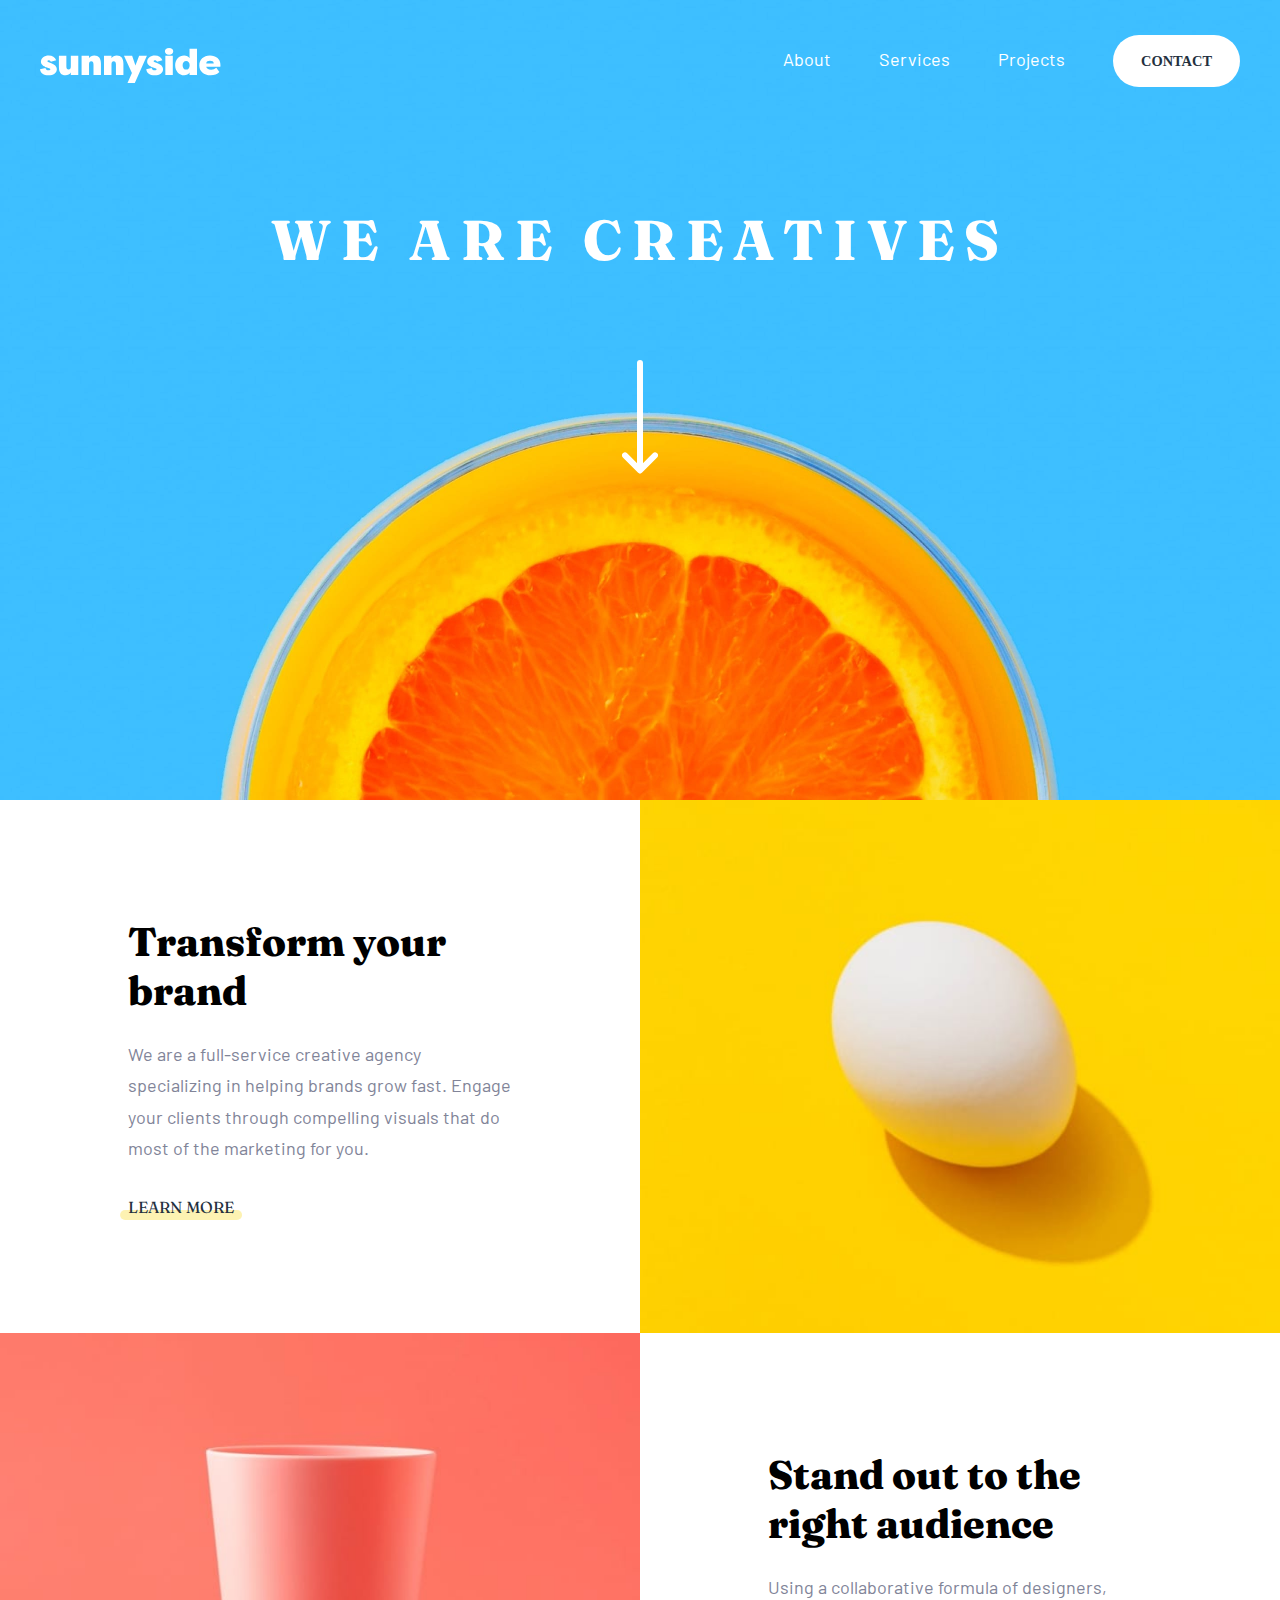
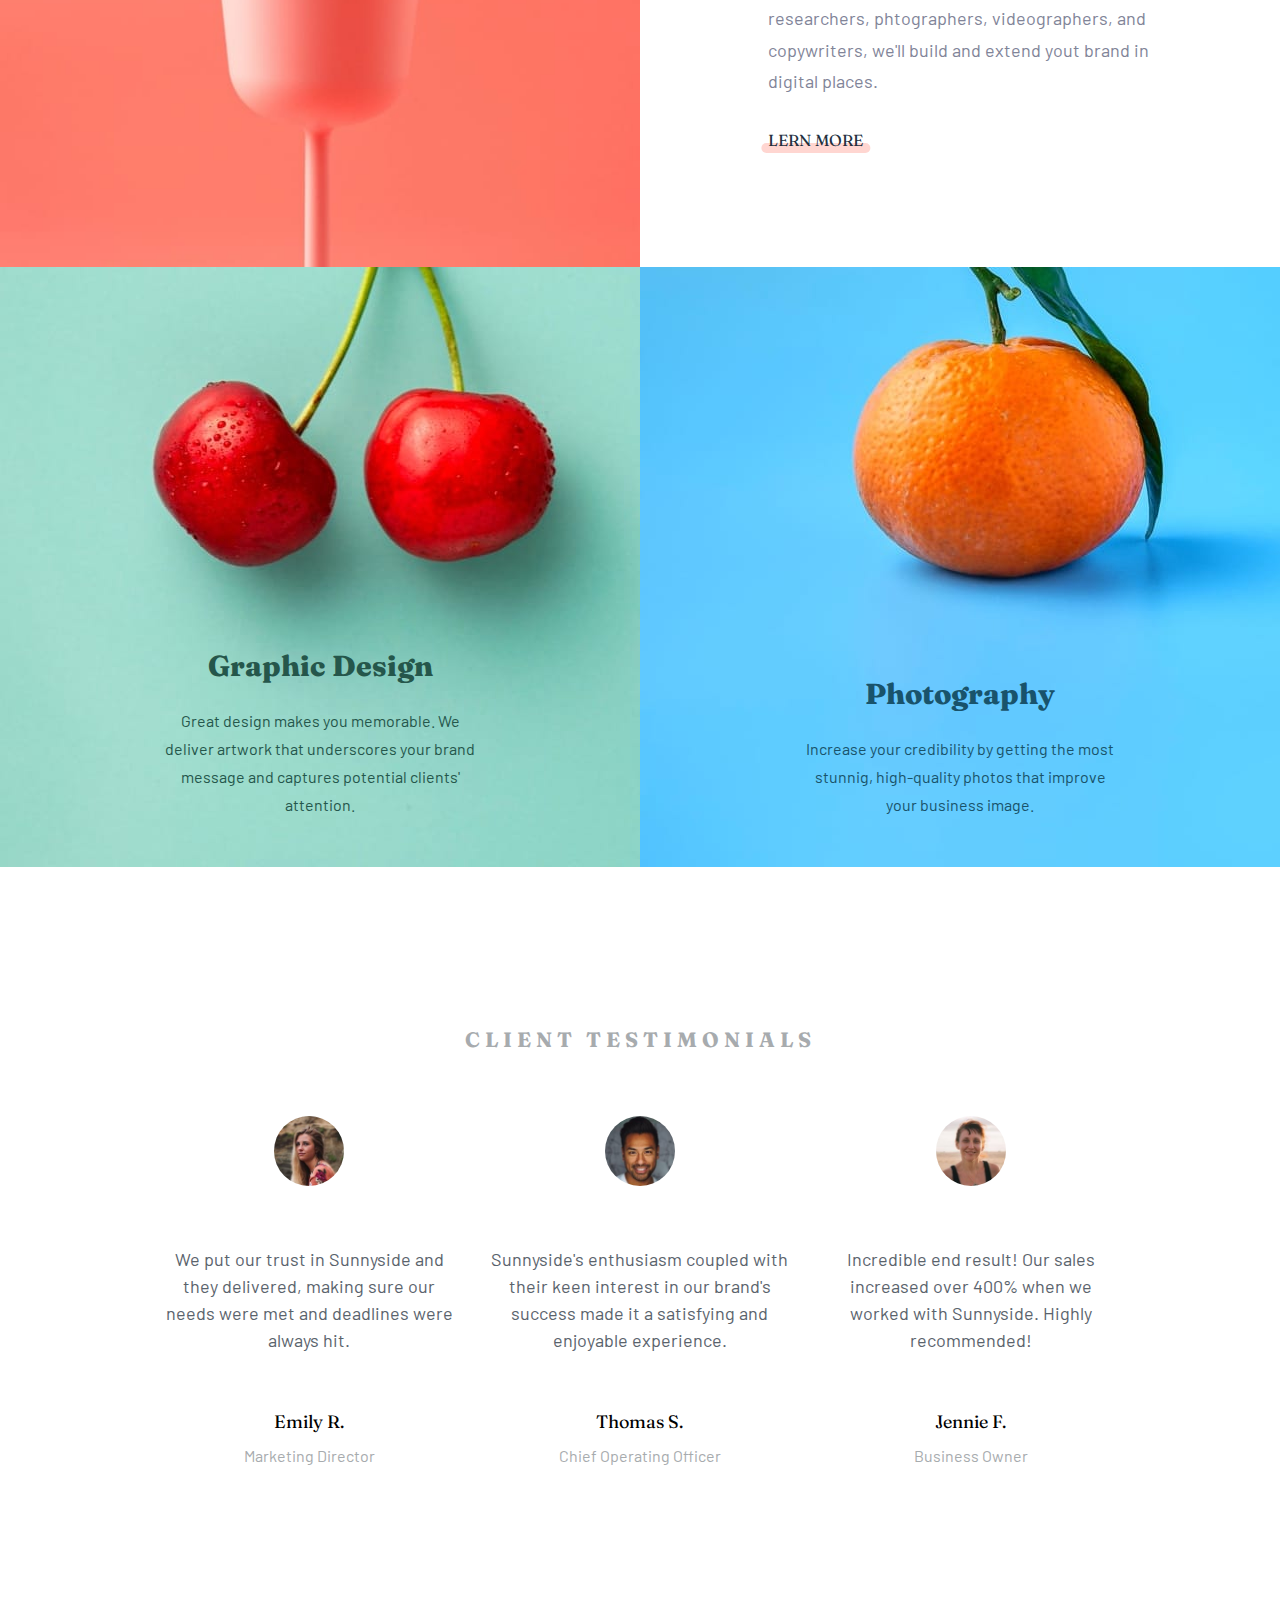
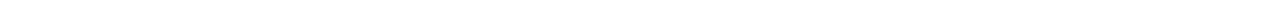
==== sunnysideLP/index.html @ 12575c88 "fix directory structure" ====
<!DOCTYPE html>
<html lang="en">
  <head>
    <meta charset="UTF-8" />
    <meta http-equiv="X-UA-Compatible" content="IE=edge" />
    <meta name="viewport" content="width=device-width, initial-scale=1.0" />
    <link rel="stylesheet" href="./styles/styles.css" />
    <title>Sunnyside</title>
  </head>
  <body>
    <section class="home">
      <header class="home-header">
        <div class="logo">
          <a href="index.html"
            ><img src="./assets/imgs/logo.svg" alt="Logo Sunnyside"
          /></a>
        </div>
        <nav>
          <ul>
            <li><a href="#">About</a></li>
            <li><a href="#">Services</a></li>
            <li><a href="#">Projects</a></li>
            <li><a class="contact-button">Contact</a></li>
          </ul>
        </nav>
      </header>

      <div class="title-home">
        <h1>We are creatives</h1>
        <a href="#services">
          <img src="./assets/imgs/icon-arrow-down.svg" alt="arrow down" />
        </a>
      </div>
    </section>
    <section id="services" class="services">
      <div class="services-content">
        <div>
          <h2>Transform your brand</h2>
          <p>
            We are a full-service creative agency specializing in helping brands
            grow fast. Engage your clients through compelling visuals that do
            most of the marketing for you.
          </p>
          <a class="anchor-transform-your-brand" href="#">Learn more</a>
        </div>
      </div>
      <div>
        <img
          src="./assets/imgs/desktop/image-transform.jpg"
          alt="an egg image"
        />
      </div>
      <div>
        <img
          src="./assets/imgs/desktop/image-stand-out.jpg"
          alt="a pink glass image"
        />
      </div>
      <div class="services-content">
        <div>
          <h2>Stand out to the right audience</h2>
          <p>
            Using a collaborative formula of designers, researchers,
            phtographers, videographers, and copywriters, we'll build and extend
            yout brand in digital places.
          </p>
          <a class="anchor-stand-out" href="#">Lern more</a>
        </div>
      </div>
      <div class="other-services graphic-design">
        <div>
          <h3 class="design-text">Graphic design</h3>
          <p class="design-text">
            Great design makes you memorable. We deliver artwork that
            underscores your brand message and captures potential clients'
            attention.
          </p>
        </div>
      </div>
      <div class="other-services photography">
        <div>
          <h3 class="photography-text">Photography</h3>
          <p class="photography-text">
            Increase your credibility by getting the most stunnig, high-quality
            photos that improve your business image.
          </p>
        </div>
      </div>
    </section>
    <section class="testimonials">
      <h2>Client testimonials</h2>
      <div class="testimonials-cards">
        <div class="testimonial">
          <img src="./assets/imgs/image-emily.jpg" alt="an Emily photo" />
          <p>
            We put our trust in Sunnyside and they delivered, making sure our
            needs were met and deadlines were always hit.
          </p>
          <div class="testimonial-author">
            <span class="name">Emily R.</span>
            <span class="profession">Marketing Director</span>
          </div>
        </div>
        <div class="testimonial">
          <img src="./assets/imgs/image-thomas.jpg" alt="a Thomas photo" />
          <p>
            Sunnyside's enthusiasm coupled with their keen interest in our
            brand's success made it a satisfying and enjoyable experience.
          </p>
          <div class="testimonial-author">
            <span class="name">Thomas S.</span>
            <span class="profession">Chief Operating Officer</span>
          </div>
        </div>
        <div class="testimonial">
          <img src="./assets/imgs/image-jennie.jpg" alt="a Jennie photo" />
          <p>
            Incredible end result! Our sales increased over 400% when we worked
            with Sunnyside. Highly recommended!
          </p>
          <div class="testimonial-author">
            <span class="name">Jennie F.</span>
            <span class="profession">Business Owner</span>
          </div>
        </div>
      </div>
    </section>
  </body>
</html>
---- sunnysideLP/styles/styles.css ----
@import url('https://fonts.googleapis.com/css2?family=Barlow:wght@600&family=Fraunces:opsz,wght@9..144,700;9..144,900&display=swap');

:root {
  /* Primary */
  --soft-red: hsl(7, 99%, 70%);
  --yellow: hsl(51, 100%, 49%);
  --dark-desaturated-cyan-graphic-design-text: hsl(167, 40%, 24%);
  --dark-blue-photography-text: hsl(198, 62%, 26%);
  --dark-moderate-cyan-footer: hsl(168, 34%, 41%);

  /* Neutral */
  --very-dark-desaturated-blue: hsl(212, 27%, 19%);
  --very-dark-grayish-blue: hsl(213, 9%, 39%);
  --dark-grayish-blue: hsl(232, 10%, 55%);
  --grayish-blue: hsl(210, 4%, 67%);
  --white: hsl(0, 0%, 100%);
}

html {
  scroll-behavior: smooth;
}

* {
  margin: 0;
  padding: 0;
  box-sizing: border-box;

  /* font-family: 'Barlow', sans-serif;
  font-family: 'Fraunces', serif; */
}

p {
  font-family: 'Barlow';
}

.home {
  min-height: 800px;
  background-image: url('../assets/imgs/desktop/image-header.jpg');
  background-position: center;
  background-repeat: no-repeat;
  background-size: cover;
  display: flex;
  flex-direction: column;
}

.home-header {
  font-family: 'Barlow';
  font-size: 1.125rem;
  padding: 3rem 2.5rem;
  display: flex;
  justify-content: space-between;
}

.home-header .logo img {
  height: 35px;
}

.home-header nav ul {
  display: flex;
  gap: 3rem;
  list-style: none;
  align-items: center;
}

.home-header nav ul a {
  text-decoration: none;
  color: var(--white);
}

.home-header nav ul .contact-button {
  background-color: var(--white);
  color: var(--very-dark-desaturated-blue);
  font-size: 0.9rem;
  text-transform: uppercase;
  font-family: 'Frauces';
  font-weight: 900;
  padding: 1.1rem 1.75rem;
  border: none;
  border-radius: 40px;
  cursor: pointer;
}

.home .title-home {
  align-self: center;
  display: flex;
  flex-direction: column;
}

.home .title-home a {
  align-self: center;
  padding: 1rem;
}

.home .title-home h1 {
  font-size: 3.5rem;
  font-family: 'Fraunces';
  text-transform: uppercase;
  color: var(--white);
  font-weight: 800;
  letter-spacing: 10px;
  text-align: center;
  margin-top: 70px;
  margin-bottom: 70px;
}

.services {
  display: grid;
  grid-template-columns: repeat(2, minmax(0, 1fr));
}

.services div.services-content {
  display: flex;
  align-items: center;
  justify-content: center;
  padding: 0rem 8rem;
}

.services div.services-content h2 {
  font-family: 'Fraunces';
  font-size: 2.5rem;
  font-weight: 800;
  margin-bottom: 1.5rem;
}

.services div.services-content p {
  font-size: 1.125rem;
  line-height: 1.75;
  color: var(--dark-grayish-blue);
  margin-bottom: 2rem;
}

.services div.services-content a {
  position: relative;
  text-decoration: none;
  font-family: 'Fraunces';
  text-transform: uppercase;
  color: var(--very-dark-desaturated-blue);
}

.services div.services-content a::after {
  content: '';
  opacity: 0.3;
  width: 115%;
  height: 10px;
  position: absolute;
  bottom: -3px;
  left: 50%;
  z-index: -1;
  transform: translate(-50%, 0%);
  border-radius: 5px;

  transition: 0.5s;
}

.services div.services-content .anchor-transform-your-brand::after {
  background-color: var(--yellow);
}

.services div.services-content .anchor-stand-out::after {
  background-color: var(--soft-red);
}

.services div.services-content .anchor-transform-your-brand:hover::after,
.services div.services-content .anchor-stand-out:hover::after {
  opacity: 1;
}

.services img {
  width: 100%;
  display: block;
}

.services div.other-services {
  display: flex;
  align-items: flex-end;
  justify-content: center;
  padding: 0rem 10rem 3rem 10rem;
}

.services div.other-services {
  background-repeat: no-repeat;
  background-size: cover;
  height: 600px;
}

.services div.other-services.graphic-design {
  background-image: url('../assets/imgs/desktop/image-graphic-design.jpg');
}

.services div.other-services.photography {
  background-image: url('../assets/imgs/desktop/image-photography.jpg');
}

.services div.other-services h3 {
  font-family: 'Fraunces';
  font-size: 1.8rem;
  font-weight: 800;
  margin-bottom: 1.5rem;
  text-align: center;
  text-transform: capitalize;
}

.services div.other-services p {
  text-align: center;
  line-height: 1.75;
}

.services div.other-services .design-text {
  color: var(--dark-desaturated-cyan-graphic-design-text);
}

.services div.other-services .photography-text {
  color: var(--dark-blue-photography-text);
}

.testimonials {
  display: flex;
  flex-direction: column;
  align-items: center;
  justify-content: center;
  padding: 10rem;
}

.testimonials h2 {
  font-family: 'Fraunces';
  font-size: 1.3rem;
  text-transform: uppercase;
  letter-spacing: 5px;
  color: var(--grayish-blue);
  margin-bottom: 4rem;
}

.testimonials .testimonials-cards {
  display: grid;
  grid-template-columns: repeat(3, minmax(0, 1fr));
  gap: 2rem;
}

.testimonials .testimonials-cards .testimonial {
  text-align: center;
}

.testimonials .testimonials-cards .testimonial img {
  border-radius: 50%;
  width: 70px;
  margin-bottom: 3.5rem;
}

.testimonials .testimonials-cards .testimonial p {
  color: var(--very-dark-grayish-blue);
  font-size: 1.125rem;
  line-height: 1.5;
  margin-bottom: 3.5rem;
}

.testimonials .testimonials-cards .testimonial .testimonial-author {
  display: flex;
  flex-direction: column;
  gap: 0.85rem;
}

.testimonials .testimonials-cards .testimonial span.name {
  font-family: 'Fraunces';
  font-size: 1.125rem;
}

.testimonials .testimonials-cards .testimonial span.profession {
  font-family: 'Barlow';
  color: var(--grayish-blue);
}
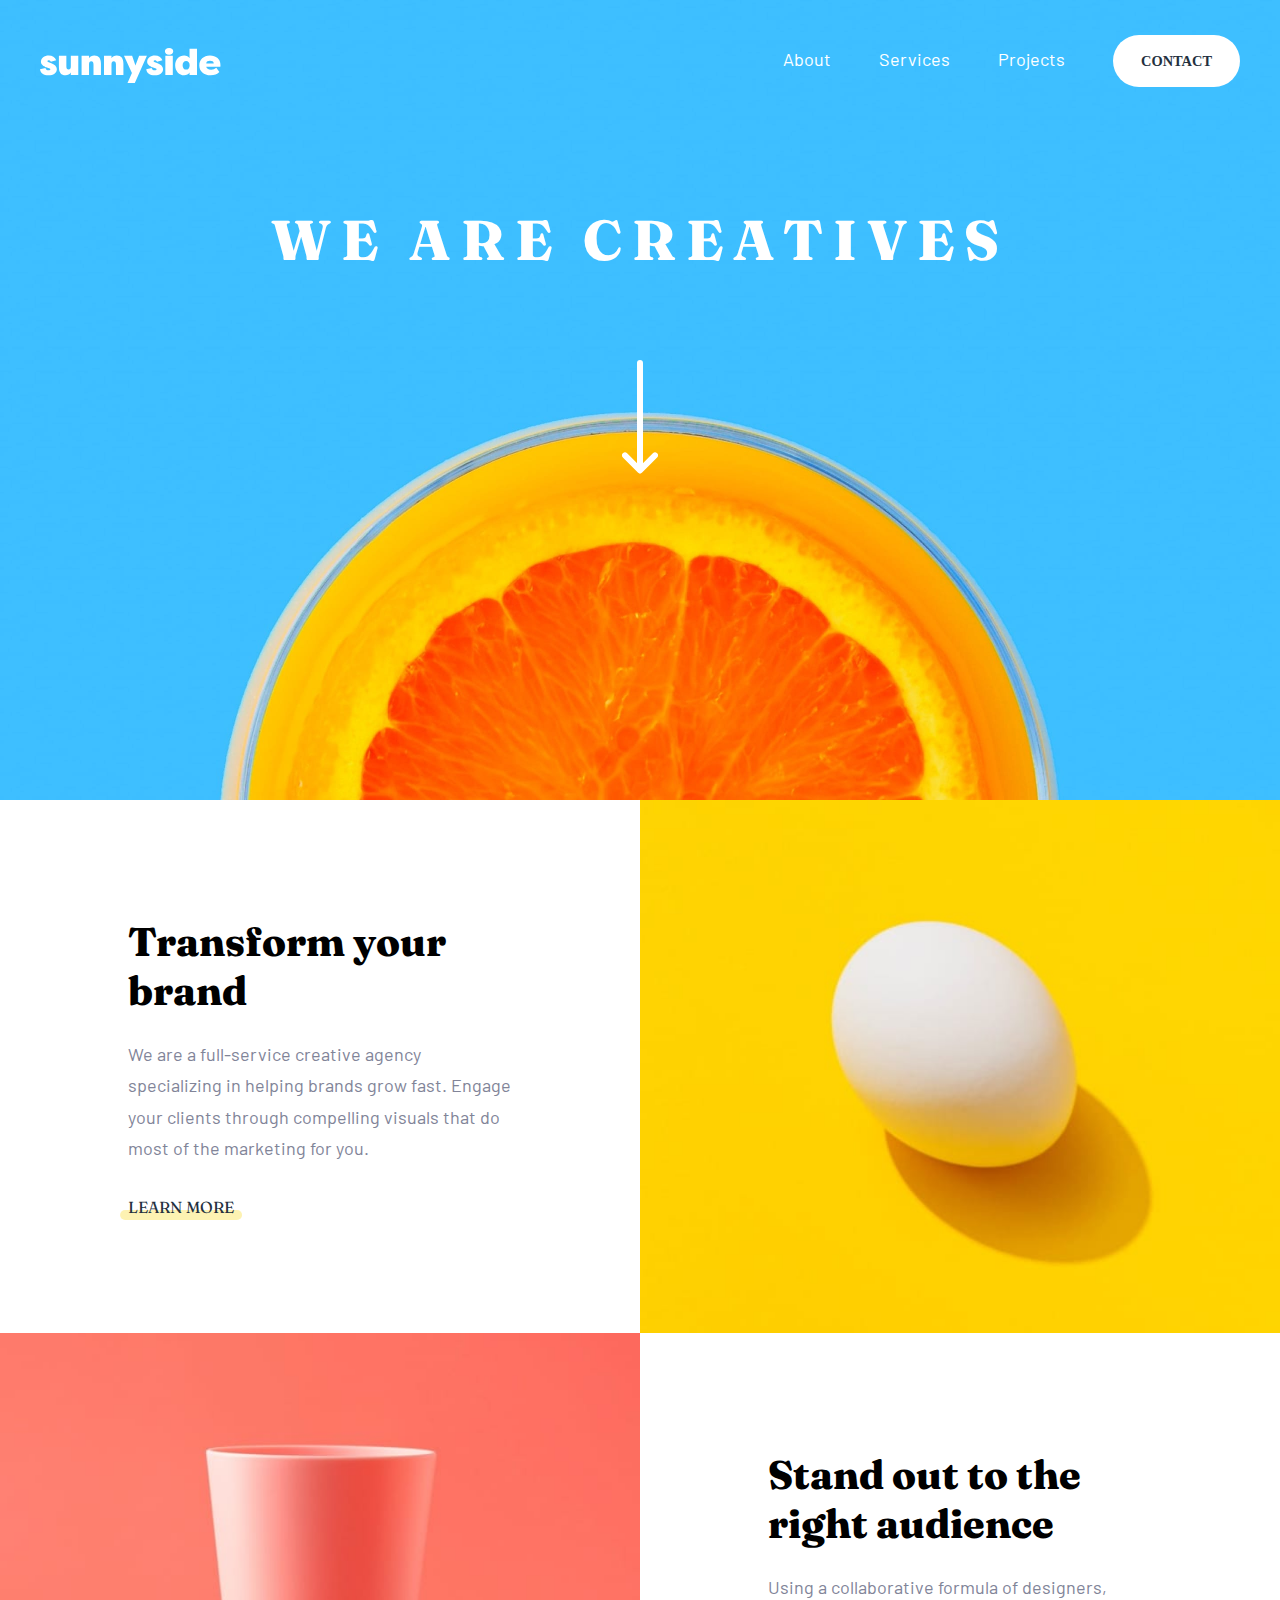
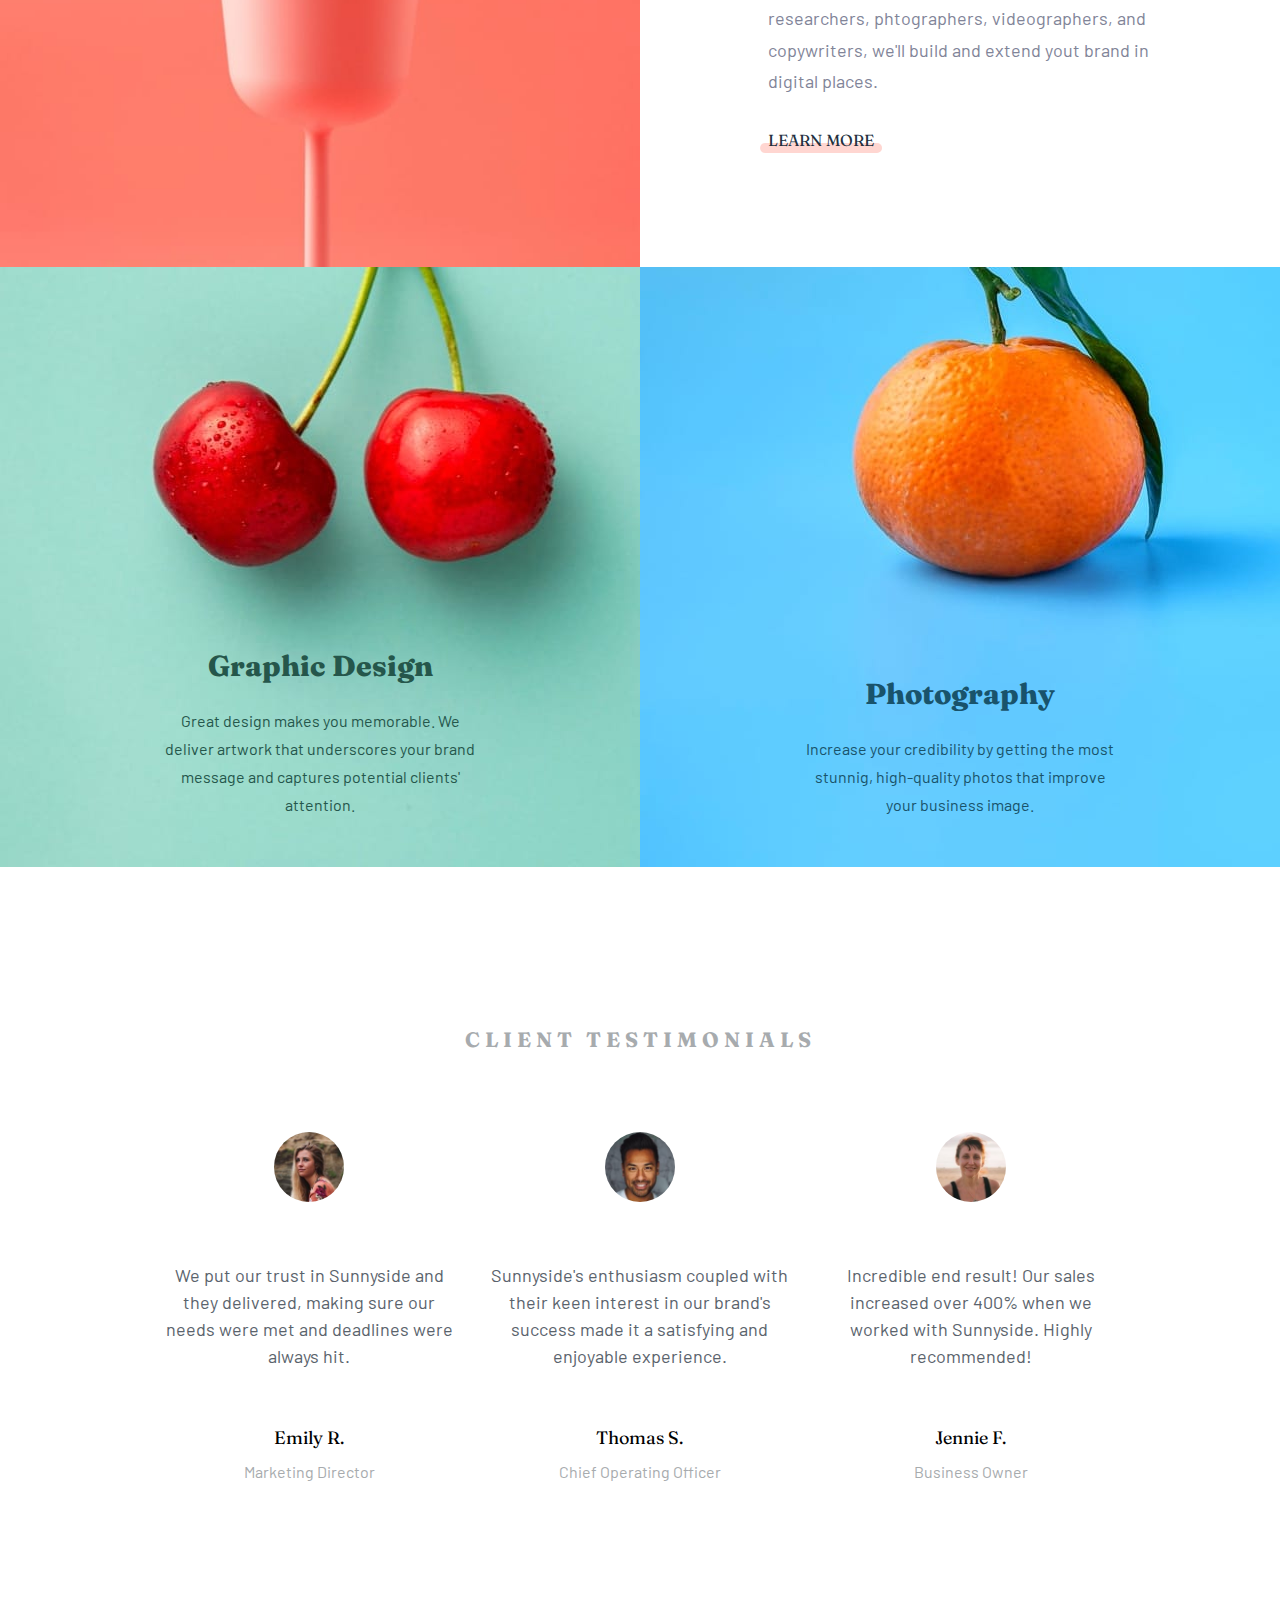
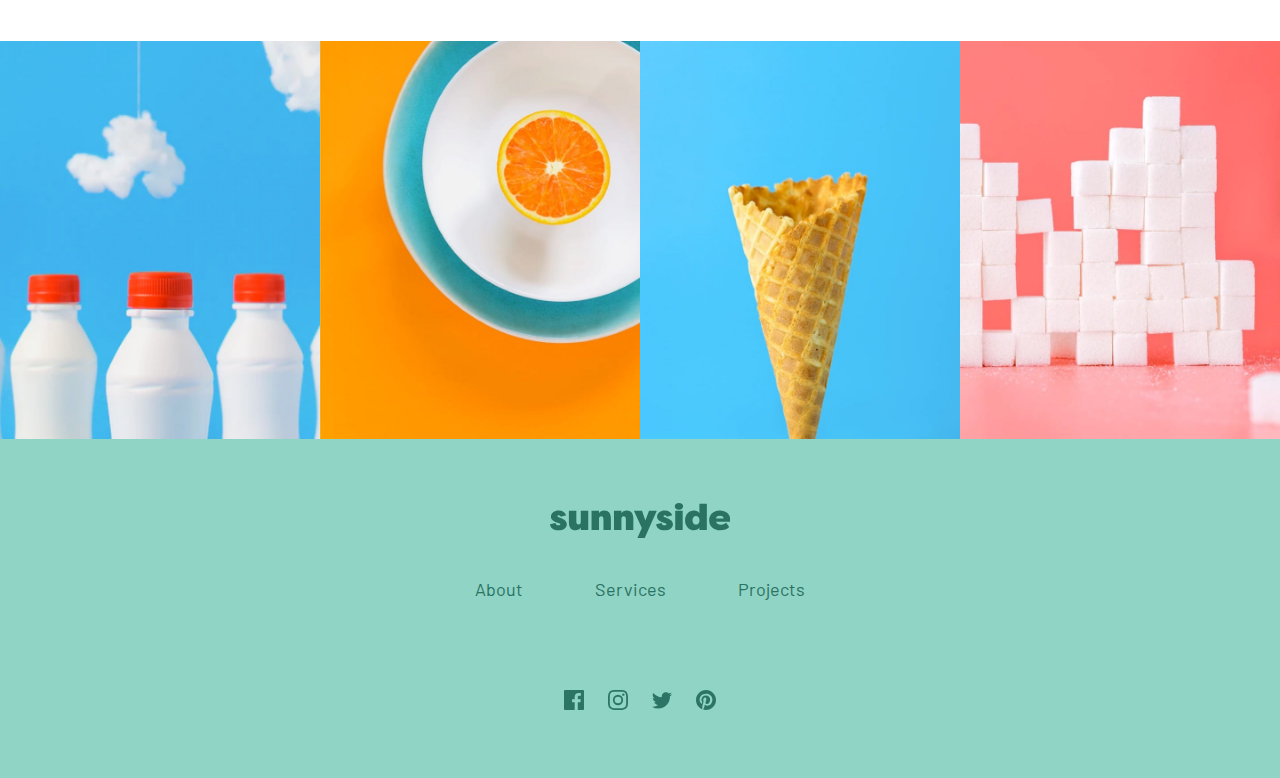
==== commit e54b7180: "sunnyside lp desktop done" ====
--- a/sunnysideLP/index.html
+++ b/sunnysideLP/index.html
@@ -64,7 +64,7 @@
             phtographers, videographers, and copywriters, we'll build and extend
             yout brand in digital places.
           </p>
-          <a class="anchor-stand-out" href="#">Lern more</a>
+          <a class="anchor-stand-out" href="#">Learn more</a>
         </div>
       </div>
       <div class="other-services graphic-design">
@@ -125,5 +125,72 @@
         </div>
       </div>
     </section>
+    <section class="other-imgs">
+      <img
+        src="./assets/imgs/desktop/image-gallery-milkbottles.jpg"
+        alt="milk bottles image"
+      />
+      <img
+        src="./assets/imgs/desktop/image-gallery-orange.jpg"
+        alt="orange image"
+      />
+      <img
+        src="./assets/imgs/desktop/image-gallery-cone.jpg"
+        alt="ice cream cone image"
+      />
+      <img
+        src="./assets/imgs/desktop/image-gallery-sugarcubes.jpg"
+        alt="sugar cubes image"
+      />
+    </section>
+
+    <footer>
+      <div class="footer-container">
+        <div class="logo">
+          <a href="index.html">
+            <svg xmlns="http://www.w3.org/2000/svg" viewbox="0 0 124 24">
+              <path
+                d="M5.857 18.708c1.638 0 2.995-.36 4.07-1.08 1.075-.721 1.613-1.769 1.613-3.144-.083-1.855-1.464-3.246-4.144-4.173l-1.44-.597c-.314-.1-.538-.198-.67-.298a.45.45 0 01-.198-.373c0-.414.273-.62.819-.62.678 0 1.182.347 1.513 1.043l3.698-1.044c-.893-2.22-2.614-3.329-5.162-3.329-1.522 0-2.788.398-3.797 1.193C1.15 7.08.645 8.116.645 9.39c0 .398.058.766.174 1.106.116.34.29.638.521.894.232.257.455.48.67.671.215.19.488.369.82.534.33.166.582.286.756.36.174.075.41.162.707.261l.422.15 1.49.546c.363.133.6.244.707.335a.449.449 0 01.16.36c0 .431-.404.647-1.215.647-1.191 0-1.903-.53-2.134-1.59L0 14.509c.463 2.8 2.416 4.2 5.857 4.2zm11.636 0c1.638 0 2.845-.63 3.623-1.888v1.615h5.112V5.366h-5.112v7.156c0 1.474-.505 2.21-1.514 2.21-1.026 0-1.539-.736-1.539-2.21V5.366h-5.112v7.653c0 3.793 1.514 5.69 4.542 5.69zm16.103-.273V11.28c0-1.475.504-2.212 1.513-2.212 1.026 0 1.54.737 1.54 2.212v7.155h5.111v-7.652c0-3.793-1.513-5.69-4.541-5.69-1.638 0-2.846.63-3.623 1.888V5.366h-5.113v13.069h5.113zm15.383 0V11.28c0-1.475.504-2.212 1.514-2.212 1.025 0 1.538.737 1.538 2.212v7.155h5.113v-7.652c0-3.793-1.514-5.69-4.542-5.69-1.638 0-2.846.63-3.623 1.888V5.366h-5.113v13.069h5.113zM64.958 24l8.289-18.634H67.91l-2.532 6.684-2.258-6.684h-5.584l5.435 11.802L59.944 24h5.014zm13.67-5.292c1.638 0 2.995-.36 4.07-1.08 1.076-.721 1.614-1.769 1.614-3.144-.083-1.855-1.465-3.246-4.145-4.173l-1.44-.597c-.314-.1-.537-.198-.67-.298a.45.45 0 01-.198-.373c0-.414.273-.62.819-.62.678 0 1.183.347 1.514 1.043l3.698-1.044c-.894-2.22-2.614-3.329-5.162-3.329-1.522 0-2.788.398-3.797 1.193-1.01.795-1.514 1.83-1.514 3.105 0 .398.058.766.173 1.106.116.34.29.638.522.894.231.257.455.48.67.671.215.19.488.369.819.534.33.166.583.286.757.36.173.075.41.162.707.261l.422.15 1.489.546c.364.133.6.244.707.335a.449.449 0 01.161.36c0 .431-.405.647-1.216.647-1.19 0-1.902-.53-2.134-1.59l-3.723.844c.464 2.8 2.416 4.2 5.857 4.2zm9.8-14.137c.91 0 1.613-.215 2.11-.646.495-.43.744-.977.744-1.64 0-.678-.24-1.23-.72-1.651C90.082.21 89.371 0 88.428 0c-.943 0-1.655.211-2.135.634-.48.422-.72.973-.72 1.652 0 .662.249 1.209.745 1.64.497.43 1.2.645 2.11.645zm2.556 13.864V5.366H85.87v13.069h5.113zm7.74.273c1.737 0 2.977-.63 3.722-1.888v1.615h5.112V.472h-5.112v6.534c-.745-1.275-1.985-1.913-3.723-1.913-1.753 0-3.214.642-4.38 1.926-1.166 1.283-1.75 2.91-1.75 4.882 0 1.97.584 3.598 1.75 4.882 1.166 1.283 2.627 1.925 4.38 1.925zm1.39-3.9c-.729 0-1.312-.274-1.75-.82-.439-.547-.658-1.243-.658-2.087 0-.845.215-1.54.645-2.087.447-.547 1.034-.82 1.762-.82s1.311.273 1.75.82c.438.546.657 1.242.657 2.087 0 .844-.219 1.54-.657 2.087-.439.546-1.022.82-1.75.82zm16.698 3.9c2.597 0 4.624-.754 6.08-2.26l-2.11-2.833c-1.042.845-2.217 1.267-3.524 1.267-.992 0-1.799-.224-2.42-.67-.62-.448-.93-.879-.93-1.293h9.604c.083-.298.124-.687.124-1.167 0-2.054-.674-3.677-2.022-4.87-1.349-1.193-3.073-1.789-5.175-1.789-2.25 0-4.028.671-5.335 2.013-1.307 1.341-1.961 2.956-1.961 4.844 0 1.938.69 3.549 2.072 4.833 1.382 1.283 3.247 1.925 5.597 1.925zm2.208-8.149h-5.112c.033-.613.298-1.08.794-1.404.496-.323 1.084-.484 1.762-.484.678 0 1.266.165 1.762.497.497.331.761.795.794 1.391z"
+                fill="#FFF"
+                fill-rule="nonzero"
+              />
+            </svg>
+          </a>
+        </div>
+        <nav>
+          <ul>
+            <li><a href="#">About</a></li>
+            <li><a href="#">Services</a></li>
+            <li><a href="#">Projects</a></li>
+          </ul>
+          <ul class="social-medias">
+            <li>
+              <a href="#"
+                ><img src="./assets/imgs/icon-facebook.svg" alt="Facebook icon"
+              /></a>
+            </li>
+            <li>
+              <a href="#"
+                ><img
+                  src="./assets/imgs/icon-instagram.svg"
+                  alt="Instagram icon"
+              /></a>
+            </li>
+            <li>
+              <a href="#"
+                ><img src="./assets/imgs/icon-twitter.svg" alt="Twitter icon"
+              /></a>
+            </li>
+            <li>
+              <a href="#"
+                ><img
+                  src="./assets/imgs/icon-pinterest.svg"
+                  alt="Pinterest icon"
+              /></a>
+            </li>
+          </ul>
+        </nav>
+      </div>
+    </footer>
   </body>
 </html>
--- a/sunnysideLP/styles/styles.css
+++ b/sunnysideLP/styles/styles.css
@@ -6,7 +6,7 @@
   --yellow: hsl(51, 100%, 49%);
   --dark-desaturated-cyan-graphic-design-text: hsl(167, 40%, 24%);
   --dark-blue-photography-text: hsl(198, 62%, 26%);
-  --dark-moderate-cyan-footer: hsl(168, 34%, 41%);
+  --dark-moderate-cyan-footer: #90d4c5;
 
   /* Neutral */
   --very-dark-desaturated-blue: hsl(212, 27%, 19%);
@@ -33,6 +33,10 @@
   font-family: 'Barlow';
 }
 
+.logo img {
+  height: 35px;
+}
+
 .home {
   min-height: 800px;
   background-image: url('../assets/imgs/desktop/image-header.jpg');
@@ -49,10 +53,6 @@
   padding: 3rem 2.5rem;
   display: flex;
   justify-content: space-between;
-}
-
-.home-header .logo img {
-  height: 35px;
 }
 
 .home-header nav ul {
@@ -78,6 +78,13 @@
   border: none;
   border-radius: 40px;
   cursor: pointer;
+
+  transition: background 0.5s, color 0.2s;
+}
+
+.home-header nav ul .contact-button:hover {
+  background-color: #8ad8ff;
+  color: var(--white);
 }
 
 .home .title-home {
@@ -227,7 +234,7 @@
   text-transform: uppercase;
   letter-spacing: 5px;
   color: var(--grayish-blue);
-  margin-bottom: 4rem;
+  margin-bottom: 5rem;
 }
 
 .testimonials .testimonials-cards {
@@ -268,3 +275,76 @@
   font-family: 'Barlow';
   color: var(--grayish-blue);
 }
+
+.other-imgs {
+  display: grid;
+  grid-template-columns: repeat(4, 1fr);
+}
+
+.other-imgs img {
+  width: 100%;
+}
+
+footer {
+  background-color: var(--dark-moderate-cyan-footer);
+  padding: 4rem 0rem;
+  font-family: 'Barlow';
+  font-size: 1.125rem;
+  display: flex;
+  justify-content: center;
+}
+
+.footer-container {
+  text-align: center;
+}
+
+.footer-container .logo {
+  margin-bottom: 2.25rem;
+}
+
+.footer-container .logo svg {
+  height: 35px;
+}
+
+.footer-container .logo svg path {
+  fill: #2a7362;
+}
+
+.footer-container nav {
+  display: flex;
+  flex-direction: column;
+  justify-content: center;
+  align-items: center;
+  gap: 5.65rem;
+}
+
+.footer-container nav ul {
+  display: flex;
+  gap: 3.5rem;
+  list-style: none;
+  align-items: center;
+}
+
+.footer-container nav ul a {
+  text-decoration: none;
+  color: #2a7362;
+  padding: 0.5rem;
+
+  transition: 0.3s;
+}
+
+.footer-container nav ul a:hover {
+  color: var(--white);
+}
+
+.footer-container nav ul.social-medias {
+  gap: 0.5rem;
+}
+
+.footer-container nav ul.social-medias img {
+  transition: 0.3s;
+}
+
+.footer-container nav ul.social-medias img:hover {
+  filter: brightness(0) invert(1);
+}
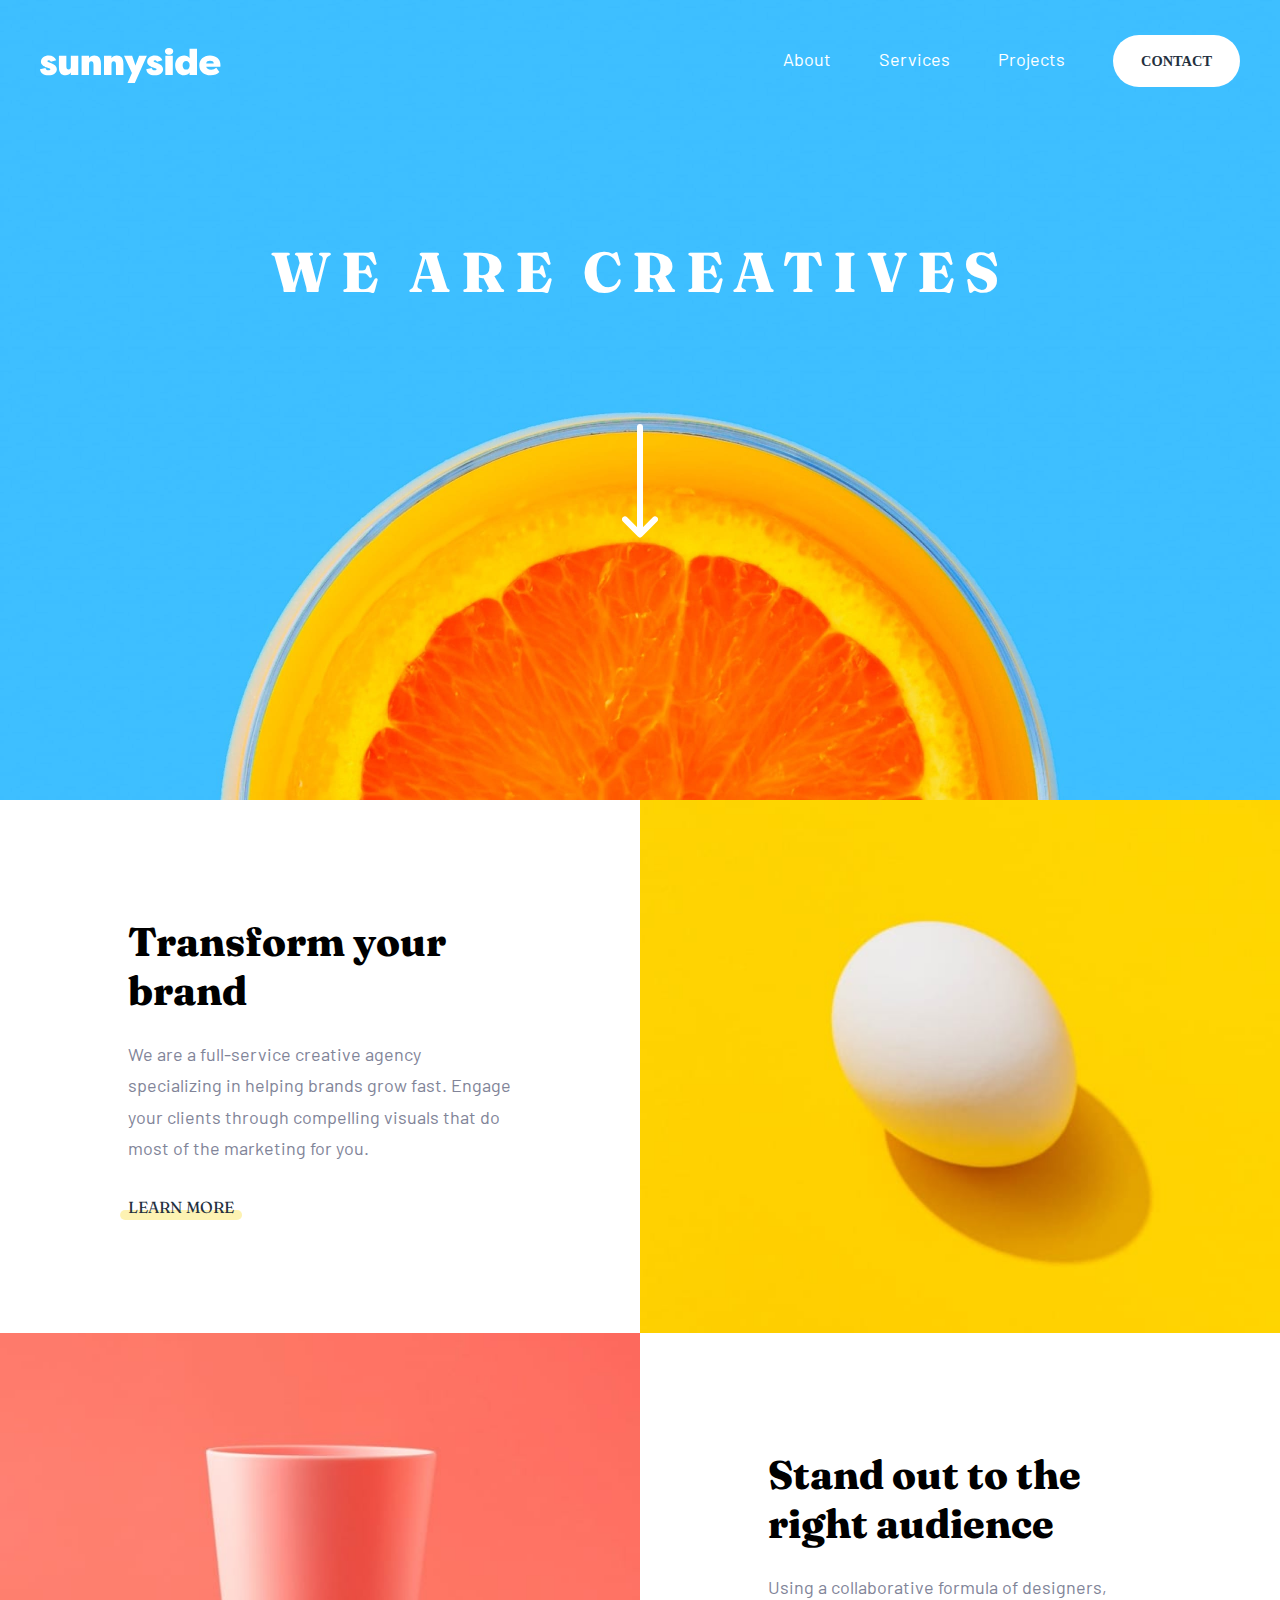
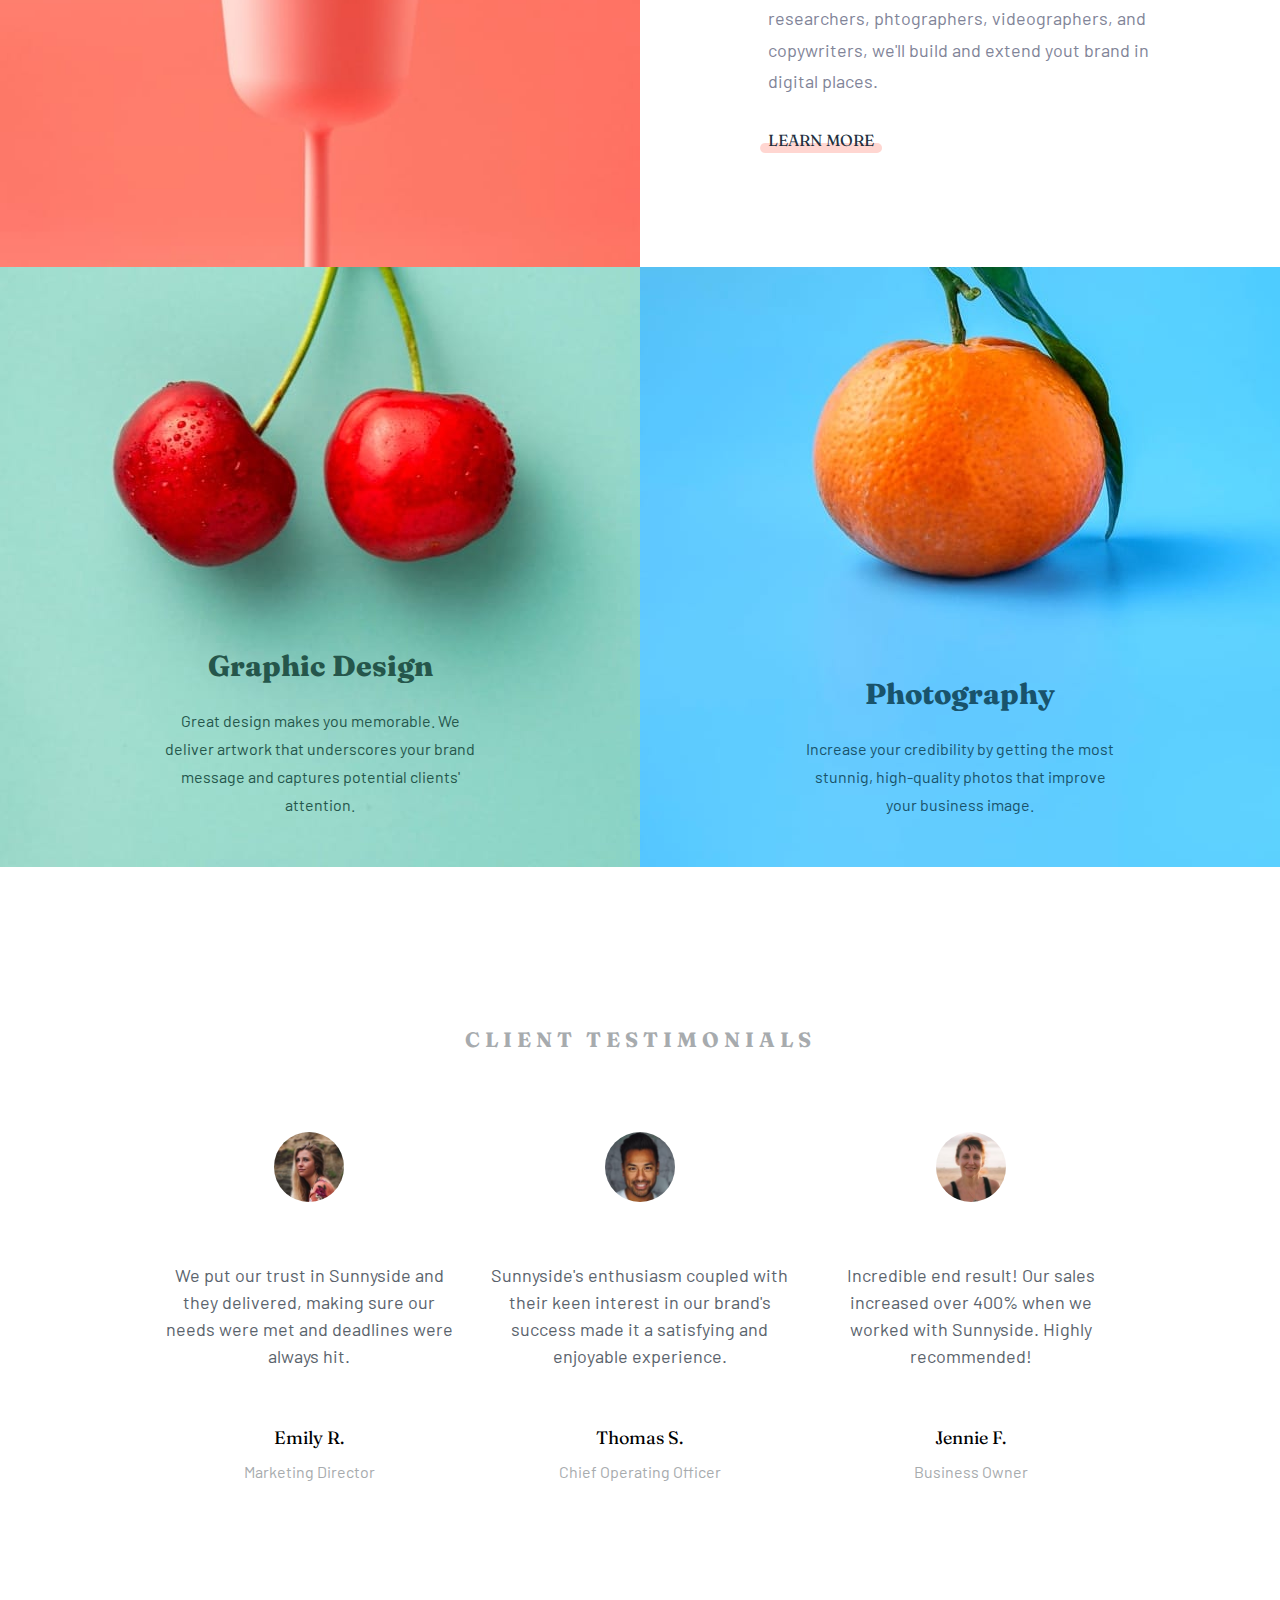
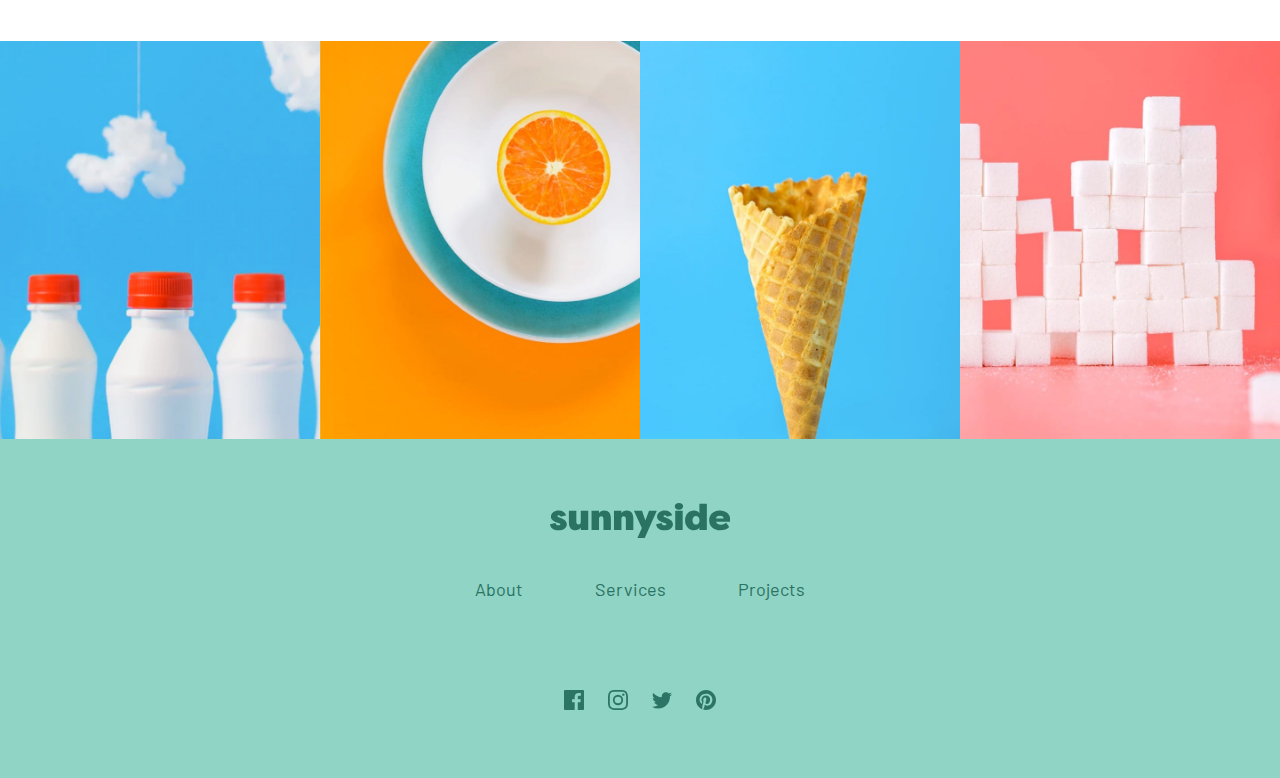
==== commit 1a67022c: "sunnyside lp done" ====
--- a/sunnysideLP/index.html
+++ b/sunnysideLP/index.html
@@ -5,6 +5,8 @@
     <meta http-equiv="X-UA-Compatible" content="IE=edge" />
     <meta name="viewport" content="width=device-width, initial-scale=1.0" />
     <link rel="stylesheet" href="./styles/styles.css" />
+    <link rel="stylesheet" href="./styles/responsive.css" />
+    <script src="./src/index.js" defer></script>
     <title>Sunnyside</title>
   </head>
   <body>
@@ -15,7 +17,7 @@
             ><img src="./assets/imgs/logo.svg" alt="Logo Sunnyside"
           /></a>
         </div>
-        <nav>
+        <nav id="menu" class="">
           <ul>
             <li><a href="#">About</a></li>
             <li><a href="#">Services</a></li>
@@ -23,6 +25,11 @@
             <li><a class="contact-button">Contact</a></li>
           </ul>
         </nav>
+        <div class="hamburger">
+          <button class="hamburger-btn">
+            <img src="./assets/imgs/icon-hamburger.svg" alt="menu" />
+          </button>
+        </div>
       </header>
 
       <div class="title-home">
@@ -44,7 +51,7 @@
           <a class="anchor-transform-your-brand" href="#">Learn more</a>
         </div>
       </div>
-      <div>
+      <div class="egg-image">
         <img
           src="./assets/imgs/desktop/image-transform.jpg"
           alt="an egg image"
--- a/sunnysideLP/styles/styles.css
+++ b/sunnysideLP/styles/styles.css
@@ -24,9 +24,6 @@
   margin: 0;
   padding: 0;
   box-sizing: border-box;
-
-  /* font-family: 'Barlow', sans-serif;
-  font-family: 'Fraunces', serif; */
 }
 
 p {
@@ -53,6 +50,20 @@
   padding: 3rem 2.5rem;
   display: flex;
   justify-content: space-between;
+}
+
+.hamburger {
+  display: none;
+}
+
+.hamburger-btn {
+  background-color: transparent;
+  border: none;
+  cursor: pointer;
+}
+
+.hamburger-btn img {
+  width: 35px;
 }
 
 .home-header nav ul {
@@ -108,6 +119,7 @@
   text-align: center;
   margin-top: 70px;
   margin-bottom: 70px;
+  padding: 2rem;
 }
 
 .services {
@@ -190,6 +202,11 @@
   height: 600px;
 }
 
+.services div.other-services.graphic-design,
+.services div.other-services.photography {
+  background-position: center;
+}
+
 .services div.other-services.graphic-design {
   background-image: url('../assets/imgs/desktop/image-graphic-design.jpg');
 }
--- a/sunnysideLP/styles/responsive.css
+++ b/sunnysideLP/styles/responsive.css
@@ -0,0 +1,117 @@
+@media screen and (max-width: 1200px) {
+  .services div.services-content {
+    padding: 3rem 3rem;
+  }
+
+  .services div.other-services {
+    padding: 0rem 5rem 3rem 5rem;
+  }
+
+  .testimonials {
+    padding: 5rem;
+  }
+}
+
+@media screen and (max-width: 968px) {
+  .home-header nav {
+    width: calc(100vw - 5rem);
+    display: none;
+    position: absolute;
+    top: 130px;
+    left: 50%;
+    transform: translate(-50%, 0%);
+    background-color: var(--white);
+    padding: 2.5rem 0rem 3.6rem 0rem;
+  }
+
+  .home-header nav.active {
+    display: block;
+  }
+
+  .home-header nav.active::before {
+    content: '';
+    width: 0px;
+    height: 0px;
+    position: absolute;
+    border-left: 8px solid transparent;
+    border-right: 20px solid var(--white);
+    border-top: 20px solid transparent;
+    border-bottom: 7px solid var(--white);
+    right: 0;
+    top: -24px;
+  }
+
+  .home-header nav ul {
+    display: flex;
+    flex-direction: column;
+    gap: 3rem;
+    list-style: none;
+    align-items: center;
+  }
+
+  .home-header nav ul a {
+    color: var(--dark-grayish-blue);
+  }
+
+  .hamburger {
+    display: block;
+  }
+
+  .home-header nav ul .contact-button {
+    background-color: var(--yellow);
+    transition: 0s;
+  }
+
+  .home-header nav ul .contact-button:hover {
+    background-color: var(--yellow);
+    color: var(--very-dark-desaturated-blue);
+  }
+
+  .services {
+    grid-template-columns: repeat(1, minmax(0, 1fr));
+  }
+
+  .egg-image {
+    order: -1;
+  }
+
+  .services div.other-services {
+    padding: 0rem 2rem 3rem 2rem;
+  }
+
+  .testimonials {
+    padding: 5rem 10rem;
+  }
+
+  .testimonials .testimonials-cards {
+    display: grid;
+    grid-template-columns: repeat(1, minmax(0, 1fr));
+    gap: 5rem;
+  }
+
+  .testimonials .testimonials-cards .testimonial img {
+    margin-bottom: 2rem;
+  }
+
+  .testimonials .testimonials-cards .testimonial p {
+    margin-bottom: 2rem;
+  }
+}
+
+@media screen and (max-width: 720px) {
+  .home .title-home h1 {
+    font-size: 2.5rem;
+  }
+
+  .testimonials {
+    padding: 5rem 2rem;
+  }
+
+  .testimonials h2 {
+    font-size: 1rem;
+  }
+
+  .other-imgs {
+    grid-template-columns: repeat(2, 1fr);
+  }
+}
